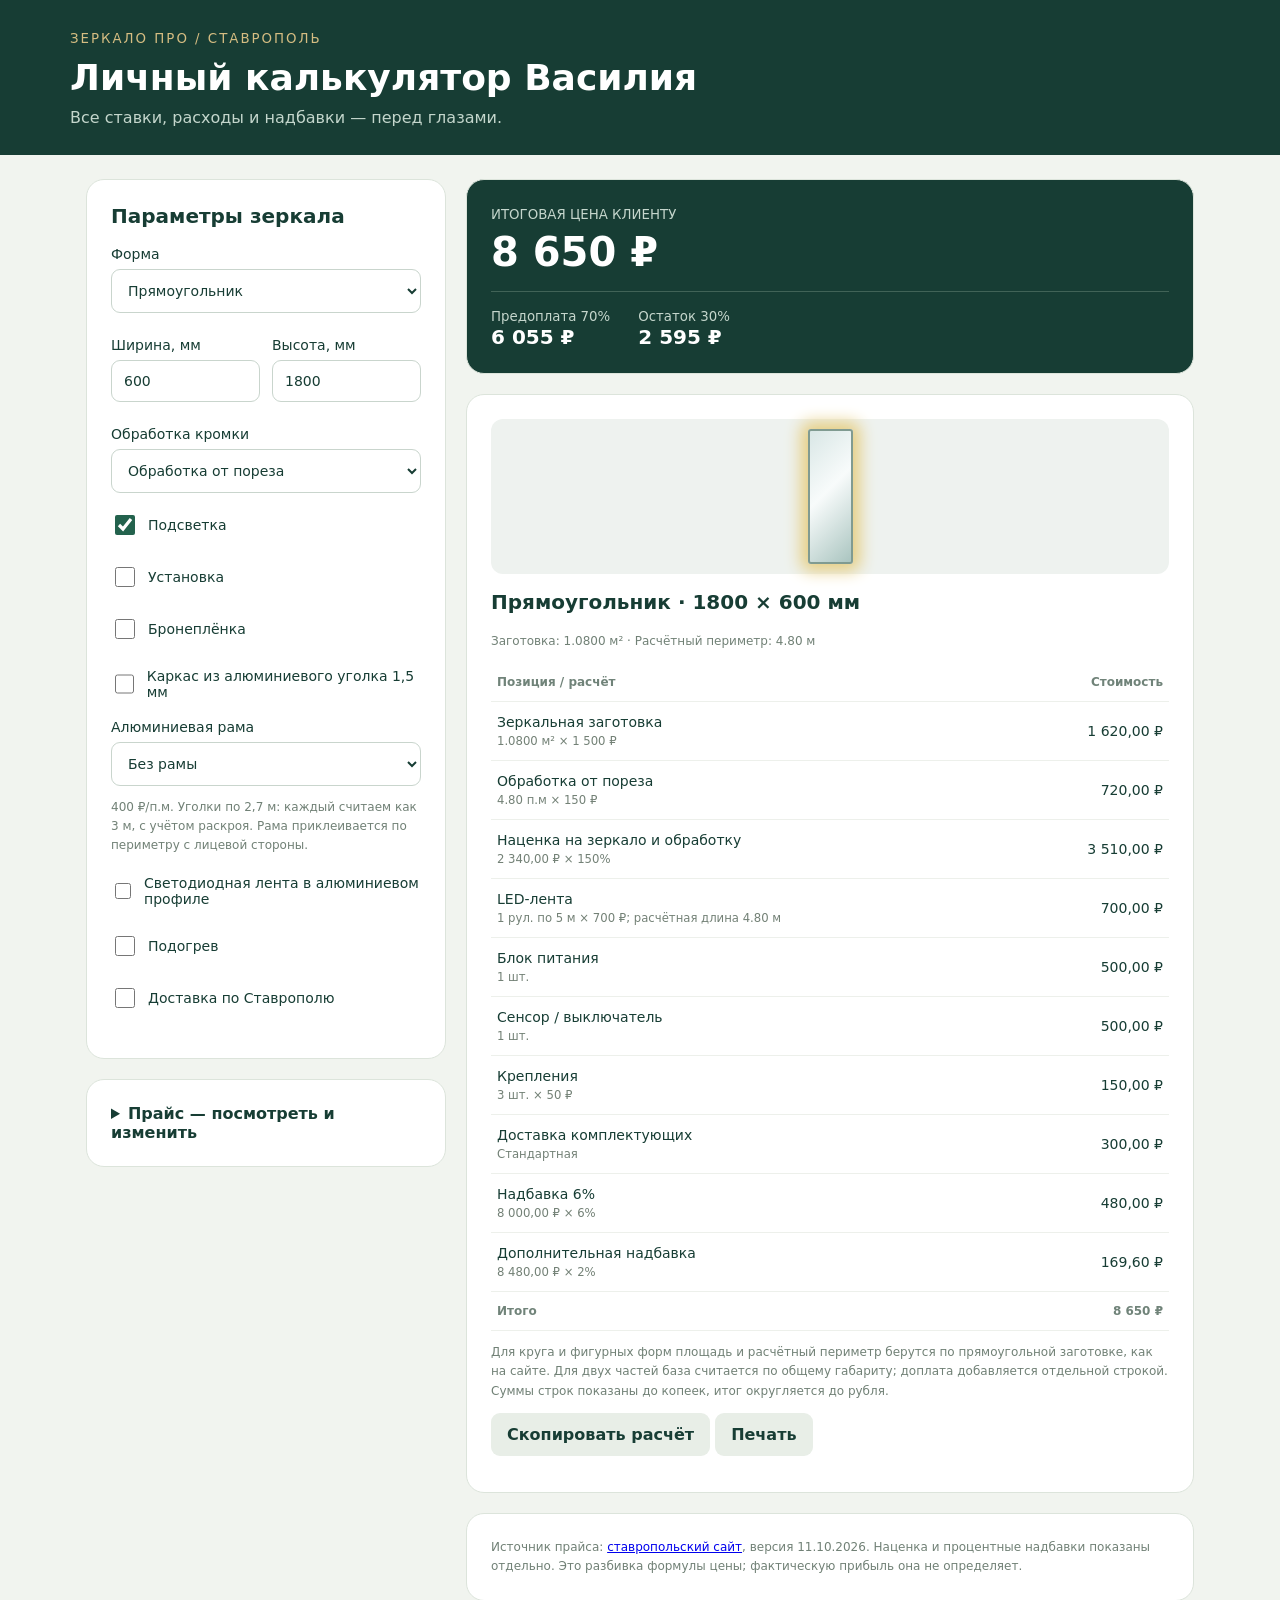
==== my-calc/index.html @ 3f0ec905 "Price aluminium face frames by 2.7m stock bars billed as 3m each" ====
<!doctype html><html lang="ru"><meta charset="UTF-8"><meta name="robots" content="noindex,nofollow"><meta name="viewport" content="width=device-width,initial-scale=1"><title>Личный калькулятор · Зеркало Про</title><style>
:root{font-family:system-ui,sans-serif;color:#173d34;background:#f1f4ef;accent-color:#23624d}*{box-sizing:border-box}body{margin:0}header{background:#173d34;color:#fff;padding:28px max(20px,calc((100vw - 1140px)/2))}header small{color:#d5bd82;letter-spacing:2px}h1{font-size:clamp(24px,4vw,36px);margin:10px 0}header p{margin:0;color:#c4d6cc}main{max-width:1140px;margin:24px auto;padding:0 16px;display:grid;grid-template-columns:360px 1fr;gap:20px}.card{background:white;border:1px solid #dce4db;border-radius:18px;padding:24px;margin-bottom:20px}h2{font-size:20px;margin:0 0 18px}label{display:block;font-size:14px;margin:12px 0}select,input[type=number]{display:block;width:100%;padding:12px;border:1px solid #c9d5cd;border-radius:9px;font:inherit;color:inherit;margin-top:7px;background:#fff}.sizes{display:grid;grid-template-columns:1fr 1fr;gap:12px}.check{display:flex;align-items:center;gap:10px;padding:7px 0}.check input{width:20px;height:20px}.total{background:#173d34;color:white}.total small{color:#c5d6cc}.sum{font-size:40px;font-weight:700;margin:6px 0 16px}.payments{display:flex;gap:28px;border-top:1px solid #416357;padding-top:14px}.payments b{display:block;font-size:20px}table{width:100%;border-collapse:collapse;font-size:14px}th{text-align:left;color:#708379;font-size:12px}th,td{padding:12px 6px;border-bottom:1px solid #edf0eb}td:last-child,th:last-child{text-align:right;white-space:nowrap;font-variant-numeric:tabular-nums}td small{display:block;color:#738176;margin-top:4px}.note{font-size:12px;color:#718176;line-height:1.6}button{border:0;border-radius:9px;background:#e8eee7;color:#173d34;padding:12px 16px;font:inherit;font-weight:600;cursor:pointer}details summary{cursor:pointer;font-weight:600}#error{color:#b13324}#preview{display:flex;align-items:center;justify-content:center;height:155px;background:#eef2ef;border-radius:12px;margin-bottom:16px}#mirror{background:linear-gradient(135deg,#d9e7e6,#f8fbfb 45%,#aac5c0);border:2px solid #809b91;position:relative;max-width:230px}.split{position:absolute;top:var(--split);width:100%;height:3px;background:#f1f4ef}#copyStatus{font-size:12px}.hidden{display:none!important}@media(max-width:780px){main{grid-template-columns:1fr}.card{padding:20px}table{font-size:13px}.sum{font-size:36px}}@media print{header{color:#173d34;background:white}main{display:block}main>section:first-child,button,details,#preview{display:none}.card{break-inside:avoid}.total{color:#173d34;background:white}.total small{color:#173d34}}
</style><header><small>ЗЕРКАЛО ПРО / СТАВРОПОЛЬ</small><h1>Личный калькулятор Василия</h1><p>Все ставки, расходы и надбавки — перед глазами.</p></header><main><section><div class="card"><h2>Параметры зеркала</h2><label>Форма<select id="shape"><option value="rect">Прямоугольник</option><option value="circle">Круг</option><option value="oval">Овал</option><option value="semicircle">Полукруг</option><option value="double">Из двух частей</option><option value="semidouble">Полукруг из двух частей</option></select></label><div class="sizes"><label><span id="wl">Ширина, мм</span><input id="w" type="number" min="400" step="1" value="600"></label><label id="hlabel"><span id="hl">Высота, мм</span><input id="h" type="number" min="400" step="1" value="1800"></label></div><label id="second" class="hidden">Высота нижней части, мм<input id="h2" type="number" min="400" step="1" value="700"></label><label>Обработка кромки<select id="edge"><option value="none">Обработка от пореза</option><option value="grind">Шлифовка</option><option value="10">Фацет 10 мм</option><option value="20">Фацет 20 мм</option><option value="25">Фацет 25 мм</option></select></label><label class="check"><input type="checkbox" id="light" checked>Подсветка</label><label class="check"><input type="checkbox" id="install">Установка</label><label class="check"><input type="checkbox" id="film">Бронеплёнка</label><label class="check"><input type="checkbox" id="aluFrame">Каркас из алюминиевого уголка 1,5 мм</label><label>Алюминиевая рама<select id="faceFrame"><option value="none">Без рамы</option><option value="white">Белая</option><option value="black">Чёрная</option><option value="gold">Золотая</option></select></label><p class="note">400 ₽/п.м. Уголки по 2,7 м: каждый считаем как 3 м, с учётом раскроя. Рама приклеивается по периметру с лицевой стороны.</p><label class="check" id="ledProfileOpt"><input type="checkbox" id="ledProfile">Светодиодная лента в алюминиевом профиле</label><label class="check"><input type="checkbox" id="heat">Подогрев</label><label class="check"><input type="checkbox" id="delivery">Доставка по Ставрополю</label><p id="error" role="alert"></p></div><div class="card"><details><summary>Прайс — посмотреть и изменить</summary><p class="note">Начальные ставки взяты из калькулятора zerkalo-pro.ru 11.10.2026. Изменения сохраняются в этом браузере.</p><div id="rates"></div><button id="reset">Вернуть прайс сайта</button></details></div></section><section><div class="card total" aria-live="polite"><small>ИТОГОВАЯ ЦЕНА КЛИЕНТУ</small><div id="sum" class="sum">—</div><div class="payments"><div><small id="advanceLabel">Предоплата 70%</small><b id="advance">—</b></div><div><small id="balanceLabel">Остаток 30%</small><b id="balance">—</b></div></div></div><div class="card"><div id="preview"><div id="mirror"></div></div><h2 id="dimensions">Разбивка стоимости</h2><p id="geometry" class="note"></p><table><thead><tr><th>Позиция / расчёт</th><th>Стоимость</th></tr></thead><tbody id="rows"></tbody><tfoot><tr><th>Итого</th><th id="footer">—</th></tr></tfoot></table><p class="note">Для круга и фигурных форм площадь и расчётный периметр берутся по прямоугольной заготовке, как на сайте. Для двух частей база считается по общему габариту; доплата добавляется отдельной строкой. Суммы строк показаны до копеек, итог округляется до рубля.</p><button id="copy">Скопировать расчёт</button> <button onclick="window.print()">Печать</button><p id="copyStatus" role="status"></p></div><div class="card"><p class="note" style="margin:0">Источник прайса: <a href="https://www.zerkalo-pro.ru/" target="_blank" rel="noopener">ставропольский сайт</a>, версия 11.10.2026. Наценка и процентные надбавки показаны отдельно. Это разбивка формулы цены; фактическую прибыль она не определяет.</p></div></section></main><script>
const defaults={mirror:1500,edge:150,grind:200,facet10:200,facet20:250,facet25:300,shapeExtra:95,plainMarkup:80,lightMarkup:150,ledRoll:700,ledLen:5,block:500,switch:500,mount:50,mountStep:2,factoryDelivery:300,facetDelivery:1000,installMin:2000,installSmall:1300,installLarge:1500,installLED:500,installLEDMin:2500,big:1200,huge:3000,film:200,heat:2500,tax:6,extra:2,cityDelivery:700,aluFrameRate:200,faceFrameRate:400,ledProfileRate:600};
const labels={mirror:'Зеркало, ₽/м²',edge:'Обработка от пореза, ₽/п.м',grind:'Шлифовка, ₽/п.м',facet10:'Фацет 10 мм, ₽/п.м',facet20:'Фацет 20 мм, ₽/п.м',facet25:'Фацет 25 мм, ₽/п.м',shapeExtra:'Фигурная форма, ₽/п.м',plainMarkup:'Наценка без подсветки, %',lightMarkup:'Наценка с подсветкой, %',ledRoll:'Рулон LED, ₽',ledLen:'Длина рулона LED, м',block:'Блок питания, ₽',switch:'Сенсор / выключатель, ₽',mount:'Крепление, ₽/шт',mountStep:'Шаг креплений, м',factoryDelivery:'Доставка комплектующих, ₽',facetDelivery:'Доставка при фацете, ₽',installMin:'Минимум установки, ₽',installSmall:'Установка до 2 м², ₽/м²',installLarge:'Установка свыше 2 м², ₽/м²',installLED:'Доплата за установку LED, ₽',installLEDMin:'Минимум установки LED, ₽',big:'Большая сторона >2000 и ≤2500 мм, ₽',huge:'Большая сторона >2500 мм, ₽',film:'Бронеплёнка, ₽/м²',heat:'Подогрев, ₽',tax:'Надбавка 6%, %',extra:'Дополнительная надбавка, %',cityDelivery:'Доставка клиенту, ₽',aluFrameRate:'Каркас из уголка 1,5 мм, ₽/п.м',faceFrameRate:'Алюминиевая рама, ₽/п.м',ledProfileRate:'LED-лента в алюминиевом профиле, ₽/п.м'};
let rates={...defaults};try{const saved=JSON.parse(localStorage.getItem('stavropol-rates-v1')||'null');if(saved&&saved.ledProfileRate===1000){saved.ledProfileRate=600;localStorage.setItem('stavropol-rates-v1',JSON.stringify(saved));}if(saved)for(const k in defaults)if(Number.isFinite(saved[k])&&saved[k]>=0&&(!['ledLen','mountStep'].includes(k)||saved[k]>0))rates[k]=saved[k]}catch(e){}
const $=id=>document.getElementById(id),rub=(n,d=0)=>n.toLocaleString('ru-RU',{minimumFractionDigits:d,maximumFractionDigits:d})+' ₽',num=id=>Number($(id).value);let summary='';
function renderRates(){$('rates').innerHTML=Object.keys(defaults).map(k=>`<label>${labels[k]}<input type="number" data-rate="${k}" min="${['ledLen','mountStep'].includes(k)?0.01:0}" step="0.01" value="${rates[k]}"></label>`).join('')}
function faceFramePerimeter(shape, w, h, h2) {
  var totalH = h + (shape.indexOf('double') !== -1 ? h2 : 0);
  if (shape === 'circle') return Math.PI * w / 1000;
  if (shape === 'oval') {
    var a = w / 2, b = h / 2, q = Math.pow(a - b, 2) / Math.pow(a + b, 2);
    return Math.PI * (a + b) * (1 + 3 * q / (10 + Math.sqrt(4 - 3 * q))) / 1000;
  }
  if (shape === 'semicircle' || shape === 'semidouble') {
    var r = totalH / 2;
    var perimeter = Math.PI * r + totalH;
    if (shape === 'semidouble') perimeter += 2 * (r + Math.sqrt(Math.max(0, r * r - Math.pow(h - r, 2))));
    return perimeter / 1000;
  }
  return 2 * (w + totalH + (shape === 'double' ? w : 0)) / 1000;
}
function faceFrameStock(shape, w, h, h2) {
  var barLength = 2700, billedLength = 3, bars;
  if (shape === 'rect' || shape === 'double') {
    var sides = shape === 'double' ? [w,w,h,h,w,w,h2,h2] : [w,w,h,h];
    var pieces = [];
    sides.forEach(function (side) {
      while (side > barLength) { pieces.push(barLength); side -= barLength; }
      if (side > 0) pieces.push(side);
    });
    pieces.sort(function (a,b) { return b-a; });
    var best = pieces.length, bins = [];
    function pack(i) {
      if (i === pieces.length) { best = Math.min(best,bins.length); return; }
      if (bins.length >= best) return;
      var seen = {};
      for (var j=0;j<bins.length;j++) {
        if (seen[bins[j]] || bins[j]+pieces[i]>barLength) continue;
        seen[bins[j]]=true; bins[j]+=pieces[i]; pack(i+1); bins[j]-=pieces[i];
      }
      bins.push(pieces[i]); pack(i+1); bins.pop();
    }
    pack(0); bars=best;
  } else {
    bars = Math.ceil((faceFramePerimeter(shape,w,h,h2)*1000-0.000001)/barLength);
  }
  return { bars:bars, metres:bars*billedLength };
}

function calculate(s,p=rates){const totalH=s.shape==='circle'?s.w:s.h+(s.shape.includes('double')?s.h2:0),area=s.w*totalH/1000000,per=2*(s.w+totalH)/1000,shaped=['circle','oval','semicircle','semidouble'].includes(s.shape),edgeRate=s.edge==='none'?p.edge:s.edge==='grind'?p.grind:p['facet'+s.edge],facet=!['none','grind'].includes(s.edge);let rows=[],total=0;const add=(name,formula,value)=>{rows.push({name,formula,value});total+=value};add('Зеркальная заготовка',`${area.toFixed(4)} м² × ${rub(p.mirror)}`,area*p.mirror);add(s.edge==='none'?'Обработка от пореза':s.edge==='grind'?'Шлифовка':'Фацет '+s.edge+' мм',`${per.toFixed(2)} п.м × ${rub(edgeRate)}`,per*edgeRate);if(shaped)add('Доплата за фигурную форму',`${per.toFixed(2)} п.м × ${rub(p.shapeExtra)}`,per*p.shapeExtra);const base=total;add('Наценка на зеркало и обработку',`${rub(base,2)} × ${s.light?p.lightMarkup:p.plainMarkup}%`,base*(s.light?p.lightMarkup:p.plainMarkup)/100);if(s.light){add('LED-лента',`${Math.ceil(per/p.ledLen)} рул. по ${p.ledLen} м × ${rub(p.ledRoll)}; расчётная длина ${per.toFixed(2)} м`,Math.ceil(per/p.ledLen)*p.ledRoll);add('Блок питания','1 шт.',p.block);add('Сенсор / выключатель','1 шт.',p.switch);add('Крепления',`${Math.ceil(per/p.mountStep)} шт. × ${rub(p.mount)}`,Math.ceil(per/p.mountStep)*p.mount);add('Доставка комплектующих',facet?'При фацете':'Стандартная',facet?p.facetDelivery:p.factoryDelivery)}else if(facet)add('Доставка при фацете','Фиксированная',p.facetDelivery);if(s.install){let install=area<=2?Math.max(p.installMin,area*p.installSmall):area*p.installLarge;if(s.light)install=Math.max(p.installLEDMin,install+p.installLED);add('Установка',`${area.toFixed(4)} м²; ${s.light?'с подсветкой':'без подсветки'}; с учётом минимальной ставки`,install)}const max=Math.max(s.w,totalH);if(max>2000)add('Доплата за размер',`Большая сторона ${max} мм`,max<=2500?p.big:p.huge);if(s.film)add('Бронеплёнка',`${area.toFixed(4)} м² × ${rub(p.film)}`,area*p.film);if(s.heat)add('Подогрев','Фиксированная',p.heat);const extraPer=s.shape==='double'?2*(2*s.w+s.h+s.h2)/1000:per;if(s.aluFrame)add('Каркас из алюминиевого уголка 1,5 мм',`${extraPer.toFixed(2)} п.м × ${rub(p.aluFrameRate)}`,extraPer*p.aluFrameRate);if(s.ledProfile&&s.light)add('Светодиодная лента в алюминиевом профиле',`${extraPer.toFixed(2)} п.м × ${rub(p.ledProfileRate)}`,extraPer*p.ledProfileRate);if(s.faceFrame!=='none'){const stock=faceFrameStock(s.shape,s.w,s.h,s.h2);add('Алюминиевая рама — '+({white:'белая',black:'чёрная',gold:'золотая'}[s.faceFrame]),`${stock.bars} уголка по 2,7 м; оплачиваем ${stock.bars} × 3 м = ${stock.metres} п.м × ${rub(p.faceFrameRate)}`,stock.metres*p.faceFrameRate)}add('Надбавка 6%',`${rub(total,2)} × ${p.tax}%`,total*p.tax/100);if(s.shape==='double')add('Доплата за две части',`${rub(total,2)} × ${(2000/16469.75*100).toFixed(6)}% (коэффициент сайта)`,total*2000/16469.75);if(s.shape==='semidouble')add('Полукруг из двух частей',`${rub(total,2)} × 20%`,total*.2);add('Дополнительная надбавка',`${rub(total,2)} × ${p.extra}%`,total*p.extra/100);if(s.delivery)add('Доставка по Ставрополю','Фиксированная, после надбавок',p.cityDelivery);return{rows,total,area,per,totalH}}
function update(){const shape=$('shape').value;const two=shape.includes('double');$('second').classList.toggle('hidden',!two);$('hlabel').classList.toggle('hidden',shape==='circle');$('w').disabled=shape==='semicircle'||shape==='semidouble';$('wl').textContent=shape==='circle'?'Диаметр, мм':shape==='semicircle'||shape==='semidouble'?'Ширина = ½ общей высоты, мм':'Ширина, мм';$('hl').textContent=two?'Высота верхней части, мм':shape==='semicircle'?'Высота (диаметр), мм':'Высота, мм';if(shape==='circle')$('h').value=$('w').value;if(shape==='semicircle')$('w').value=num('h')/2;if(shape==='semidouble')$('w').value=(num('h')+num('h2'))/2;const lightOn=$('light').checked;$('ledProfileOpt').classList.toggle('hidden',!lightOn);$('ledProfile').disabled=!lightOn;if(!lightOn)$('ledProfile').checked=false;const s={shape,w:num('w'),h:num('h'),h2:num('h2'),faceFrame:$('faceFrame').value,edge:$('edge').value};for(const k of ['light','install','film','heat','delivery','aluFrame','ledProfile'])s[k]=$(k).checked;const valid=s.w>=400&&s.h>=400&&(!two||s.h2>=400)&&Object.values(rates).every(Number.isFinite)&&rates.ledLen>0&&rates.mountStep>0;if(!valid){$('error').textContent='Минимальный размер — 400 мм, для каждой части отдельно. Проверь размеры и ставки.';$('sum').textContent='—';$('rows').innerHTML='';$('advance').textContent=$('balance').textContent=$('footer').textContent='—';summary='';return}$('error').textContent='';const r=calculate(s),final=Math.round(r.total),advance=Math.round(final*(s.light?.7:1));$('sum').textContent=$('footer').textContent=rub(final);$('advanceLabel').textContent=s.light?'Предоплата 70%':'Предоплата 100%';$('balanceLabel').textContent=s.light?'Остаток 30%':'Остаток 0%';$('advance').textContent=rub(advance);$('balance').textContent=rub(final-advance);$('dimensions').textContent=$('shape').selectedOptions[0].text+' · '+(shape==='circle'?'Ø '+s.w:(two?s.h+' + '+s.h2:s.h)+' × '+s.w)+' мм';$('geometry').textContent=`Заготовка: ${r.area.toFixed(4)} м² · Расчётный периметр: ${r.per.toFixed(2)} м`; $('rows').innerHTML=r.rows.map(x=>`<tr><td>${x.name}<small>${x.formula}</small></td><td>${rub(x.value,2)}</td></tr>`).join('');const m=$('mirror'),scale=Math.min(135/r.totalH,220/s.w);m.style.width=s.w*scale+'px';m.style.height=r.totalH*scale+'px';m.style.borderRadius=['circle','oval'].includes(shape)?'50%':shape.includes('semi')?'50% 0 0 50%':'3px';m.style.border=s.faceFrame==='none'?'2px solid #809b91':'5px solid '+({white:'#f7f7f4',black:'#171717',gold:'#c5a34d'}[s.faceFrame]);m.style.boxShadow=s.light?'0 0 16px 7px #e6ce82':'none';m.style.setProperty('--split',s.h/r.totalH*100+'%');m.innerHTML=two?'<span class="split"></span>':'';summary=$('dimensions').textContent+'\n'+r.rows.map(x=>x.name+': '+x.formula+' = '+rub(x.value,2)).join('\n')+'\nИтого: '+rub(final)+'\nПредоплата '+(s.light?'70%':'100%')+': '+rub(advance)+'\nОстаток: '+rub(final-advance)}
document.addEventListener('input',e=>{if(e.target.dataset.rate){const k=e.target.dataset.rate,v=Number(e.target.value);if(e.target.value===''||v<0||(['ledLen','mountStep'].includes(k)&&v<=0))return;rates[k]=v;try{localStorage.setItem('stavropol-rates-v1',JSON.stringify(rates))}catch(e){}}update()});$('reset').onclick=()=>{rates={...defaults};try{localStorage.removeItem('stavropol-rates-v1')}catch(e){}renderRates();update()};$('copy').onclick=async()=>{if(!summary)return;try{await navigator.clipboard.writeText(summary);$('copyStatus').textContent='Расчёт скопирован'}catch(e){$('copyStatus').textContent='Копирование недоступно в этом браузере. Используй печать.'}};renderRates();update();
</script></html>
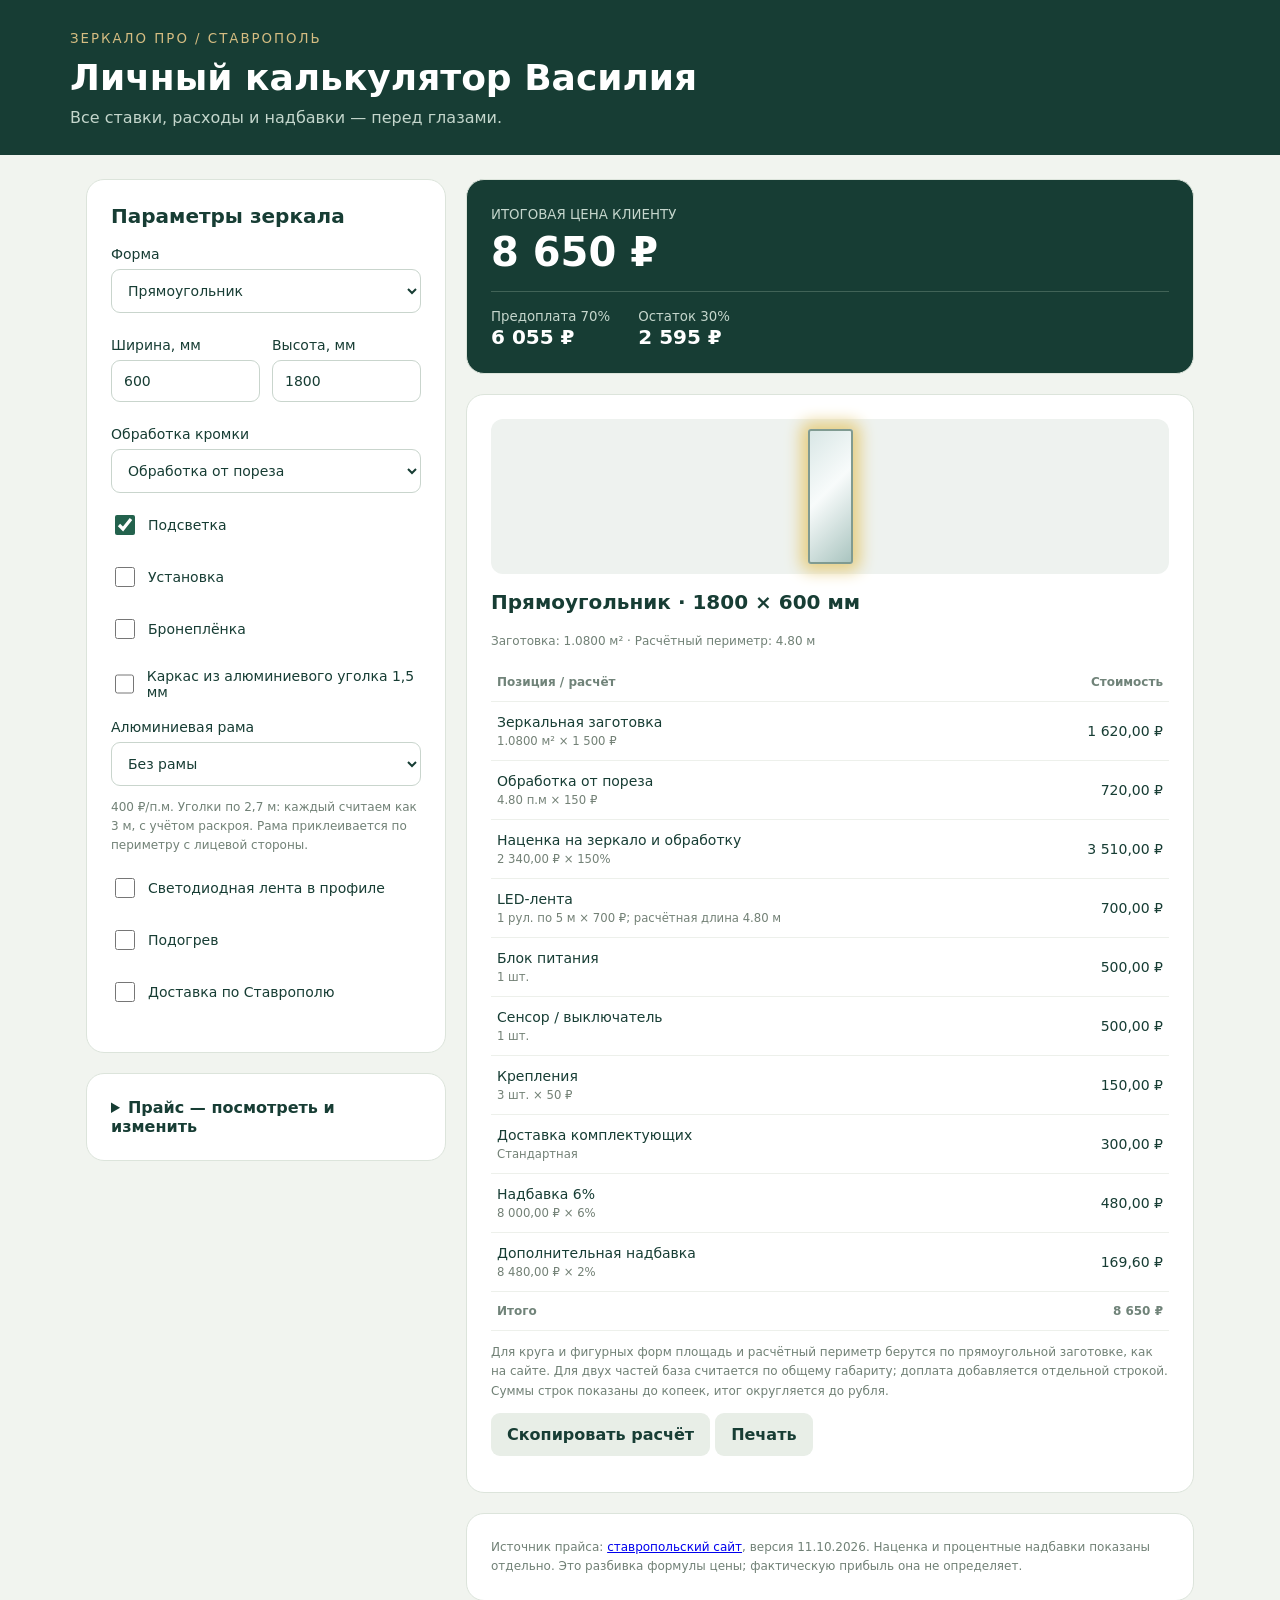
==== commit bbe4830a: "Shorten LED profile option label without changing prices" ====
--- a/my-calc/index.html
+++ b/my-calc/index.html
@@ -1,9 +1,49 @@
 <!doctype html><html lang="ru"><meta charset="UTF-8"><meta name="robots" content="noindex,nofollow"><meta name="viewport" content="width=device-width,initial-scale=1"><title>Личный калькулятор · Зеркало Про</title><style>
 :root{font-family:system-ui,sans-serif;color:#173d34;background:#f1f4ef;accent-color:#23624d}*{box-sizing:border-box}body{margin:0}header{background:#173d34;color:#fff;padding:28px max(20px,calc((100vw - 1140px)/2))}header small{color:#d5bd82;letter-spacing:2px}h1{font-size:clamp(24px,4vw,36px);margin:10px 0}header p{margin:0;color:#c4d6cc}main{max-width:1140px;margin:24px auto;padding:0 16px;display:grid;grid-template-columns:360px 1fr;gap:20px}.card{background:white;border:1px solid #dce4db;border-radius:18px;padding:24px;margin-bottom:20px}h2{font-size:20px;margin:0 0 18px}label{display:block;font-size:14px;margin:12px 0}select,input[type=number]{display:block;width:100%;padding:12px;border:1px solid #c9d5cd;border-radius:9px;font:inherit;color:inherit;margin-top:7px;background:#fff}.sizes{display:grid;grid-template-columns:1fr 1fr;gap:12px}.check{display:flex;align-items:center;gap:10px;padding:7px 0}.check input{width:20px;height:20px}.total{background:#173d34;color:white}.total small{color:#c5d6cc}.sum{font-size:40px;font-weight:700;margin:6px 0 16px}.payments{display:flex;gap:28px;border-top:1px solid #416357;padding-top:14px}.payments b{display:block;font-size:20px}table{width:100%;border-collapse:collapse;font-size:14px}th{text-align:left;color:#708379;font-size:12px}th,td{padding:12px 6px;border-bottom:1px solid #edf0eb}td:last-child,th:last-child{text-align:right;white-space:nowrap;font-variant-numeric:tabular-nums}td small{display:block;color:#738176;margin-top:4px}.note{font-size:12px;color:#718176;line-height:1.6}button{border:0;border-radius:9px;background:#e8eee7;color:#173d34;padding:12px 16px;font:inherit;font-weight:600;cursor:pointer}details summary{cursor:pointer;font-weight:600}#error{color:#b13324}#preview{display:flex;align-items:center;justify-content:center;height:155px;background:#eef2ef;border-radius:12px;margin-bottom:16px}#mirror{background:linear-gradient(135deg,#d9e7e6,#f8fbfb 45%,#aac5c0);border:2px solid #809b91;position:relative;max-width:230px}.split{position:absolute;top:var(--split);width:100%;height:3px;background:#f1f4ef}#copyStatus{font-size:12px}.hidden{display:none!important}@media(max-width:780px){main{grid-template-columns:1fr}.card{padding:20px}table{font-size:13px}.sum{font-size:36px}}@media print{header{color:#173d34;background:white}main{display:block}main>section:first-child,button,details,#preview{display:none}.card{break-inside:avoid}.total{color:#173d34;background:white}.total small{color:#173d34}}
-</style><header><small>ЗЕРКАЛО ПРО / СТАВРОПОЛЬ</small><h1>Личный калькулятор Василия</h1><p>Все ставки, расходы и надбавки — перед глазами.</p></header><main><section><div class="card"><h2>Параметры зеркала</h2><label>Форма<select id="shape"><option value="rect">Прямоугольник</option><option value="circle">Круг</option><option value="oval">Овал</option><option value="semicircle">Полукруг</option><option value="double">Из двух частей</option><option value="semidouble">Полукруг из двух частей</option></select></label><div class="sizes"><label><span id="wl">Ширина, мм</span><input id="w" type="number" min="400" step="1" value="600"></label><label id="hlabel"><span id="hl">Высота, мм</span><input id="h" type="number" min="400" step="1" value="1800"></label></div><label id="second" class="hidden">Высота нижней части, мм<input id="h2" type="number" min="400" step="1" value="700"></label><label>Обработка кромки<select id="edge"><option value="none">Обработка от пореза</option><option value="grind">Шлифовка</option><option value="10">Фацет 10 мм</option><option value="20">Фацет 20 мм</option><option value="25">Фацет 25 мм</option></select></label><label class="check"><input type="checkbox" id="light" checked>Подсветка</label><label class="check"><input type="checkbox" id="install">Установка</label><label class="check"><input type="checkbox" id="film">Бронеплёнка</label><label class="check"><input type="checkbox" id="aluFrame">Каркас из алюминиевого уголка 1,5 мм</label><label>Алюминиевая рама<select id="faceFrame"><option value="none">Без рамы</option><option value="white">Белая</option><option value="black">Чёрная</option><option value="gold">Золотая</option></select></label><p class="note">400 ₽/п.м. Уголки по 2,7 м: каждый считаем как 3 м, с учётом раскроя. Рама приклеивается по периметру с лицевой стороны.</p><label class="check" id="ledProfileOpt"><input type="checkbox" id="ledProfile">Светодиодная лента в алюминиевом профиле</label><label class="check"><input type="checkbox" id="heat">Подогрев</label><label class="check"><input type="checkbox" id="delivery">Доставка по Ставрополю</label><p id="error" role="alert"></p></div><div class="card"><details><summary>Прайс — посмотреть и изменить</summary><p class="note">Начальные ставки взяты из калькулятора zerkalo-pro.ru 11.10.2026. Изменения сохраняются в этом браузере.</p><div id="rates"></div><button id="reset">Вернуть прайс сайта</button></details></div></section><section><div class="card total" aria-live="polite"><small>ИТОГОВАЯ ЦЕНА КЛИЕНТУ</small><div id="sum" class="sum">—</div><div class="payments"><div><small id="advanceLabel">Предоплата 70%</small><b id="advance">—</b></div><div><small id="balanceLabel">Остаток 30%</small><b id="balance">—</b></div></div></div><div class="card"><div id="preview"><div id="mirror"></div></div><h2 id="dimensions">Разбивка стоимости</h2><p id="geometry" class="note"></p><table><thead><tr><th>Позиция / расчёт</th><th>Стоимость</th></tr></thead><tbody id="rows"></tbody><tfoot><tr><th>Итого</th><th id="footer">—</th></tr></tfoot></table><p class="note">Для круга и фигурных форм площадь и расчётный периметр берутся по прямоугольной заготовке, как на сайте. Для двух частей база считается по общему габариту; доплата добавляется отдельной строкой. Суммы строк показаны до копеек, итог округляется до рубля.</p><button id="copy">Скопировать расчёт</button> <button onclick="window.print()">Печать</button><p id="copyStatus" role="status"></p></div><div class="card"><p class="note" style="margin:0">Источник прайса: <a href="https://www.zerkalo-pro.ru/" target="_blank" rel="noopener">ставропольский сайт</a>, версия 11.10.2026. Наценка и процентные надбавки показаны отдельно. Это разбивка формулы цены; фактическую прибыль она не определяет.</p></div></section></main><script>
-const defaults={mirror:1500,edge:150,grind:200,facet10:200,facet20:250,facet25:300,shapeExtra:95,plainMarkup:80,lightMarkup:150,ledRoll:700,ledLen:5,block:500,switch:500,mount:50,mountStep:2,factoryDelivery:300,facetDelivery:1000,installMin:2000,installSmall:1300,installLarge:1500,installLED:500,installLEDMin:2500,big:1200,huge:3000,film:200,heat:2500,tax:6,extra:2,cityDelivery:700,aluFrameRate:200,faceFrameRate:400,ledProfileRate:600};
-const labels={mirror:'Зеркало, ₽/м²',edge:'Обработка от пореза, ₽/п.м',grind:'Шлифовка, ₽/п.м',facet10:'Фацет 10 мм, ₽/п.м',facet20:'Фацет 20 мм, ₽/п.м',facet25:'Фацет 25 мм, ₽/п.м',shapeExtra:'Фигурная форма, ₽/п.м',plainMarkup:'Наценка без подсветки, %',lightMarkup:'Наценка с подсветкой, %',ledRoll:'Рулон LED, ₽',ledLen:'Длина рулона LED, м',block:'Блок питания, ₽',switch:'Сенсор / выключатель, ₽',mount:'Крепление, ₽/шт',mountStep:'Шаг креплений, м',factoryDelivery:'Доставка комплектующих, ₽',facetDelivery:'Доставка при фацете, ₽',installMin:'Минимум установки, ₽',installSmall:'Установка до 2 м², ₽/м²',installLarge:'Установка свыше 2 м², ₽/м²',installLED:'Доплата за установку LED, ₽',installLEDMin:'Минимум установки LED, ₽',big:'Большая сторона >2000 и ≤2500 мм, ₽',huge:'Большая сторона >2500 мм, ₽',film:'Бронеплёнка, ₽/м²',heat:'Подогрев, ₽',tax:'Надбавка 6%, %',extra:'Дополнительная надбавка, %',cityDelivery:'Доставка клиенту, ₽',aluFrameRate:'Каркас из уголка 1,5 мм, ₽/п.м',faceFrameRate:'Алюминиевая рама, ₽/п.м',ledProfileRate:'LED-лента в алюминиевом профиле, ₽/п.м'};
-let rates={...defaults};try{const saved=JSON.parse(localStorage.getItem('stavropol-rates-v1')||'null');if(saved&&saved.ledProfileRate===1000){saved.ledProfileRate=600;localStorage.setItem('stavropol-rates-v1',JSON.stringify(saved));}if(saved)for(const k in defaults)if(Number.isFinite(saved[k])&&saved[k]>=0&&(!['ledLen','mountStep'].includes(k)||saved[k]>0))rates[k]=saved[k]}catch(e){}
+</style><header><small>ЗЕРКАЛО ПРО / СТАВРОПОЛЬ</small><h1>Личный калькулятор Василия</h1><p>Все ставки, расходы и надбавки — перед глазами.</p></header><main><section><div class="card"><h2>Параметры зеркала</h2><label>Форма<select id="shape"><option value="rect">Прямоугольник</option><option value="circle">Круг</option><option value="oval">Овал</option><option value="semicircle">Полукруг</option><option value="double">Из двух частей</option><option value="semidouble">Полукруг из двух частей</option></select></label><div class="sizes"><label><span id="wl">Ширина, мм</span><input id="w" type="number" min="400" step="1" value="600"></label><label id="hlabel"><span id="hl">Высота, мм</span><input id="h" type="number" min="400" step="1" value="1800"></label></div><label id="second" class="hidden">Высота нижней части, мм<input id="h2" type="number" min="400" step="1" value="700"></label><label>Обработка кромки<select id="edge"><option value="none">Обработка от пореза</option><option value="grind">Шлифовка</option><option value="10">Фацет 10 мм</option><option value="20">Фацет 20 мм</option><option value="25">Фацет 25 мм</option></select></label><label class="check"><input type="checkbox" id="light" checked>Подсветка</label><label class="check"><input type="checkbox" id="install">Установка</label><label class="check"><input type="checkbox" id="film">Бронеплёнка</label><label class="check"><input type="checkbox" id="aluFrame">Каркас из алюминиевого уголка 1,5 мм</label><label>Алюминиевая рама<select id="faceFrame"><option value="none">Без рамы</option><option value="white">Белая</option><option value="black">Чёрная</option><option value="gold">Золотая</option></select></label><p class="note">400 ₽/п.м. Уголки по 2,7 м: каждый считаем как 3 м, с учётом раскроя. Рама приклеивается по периметру с лицевой стороны.</p><label class="check" id="ledProfileOpt"><input type="checkbox" id="ledProfile">Светодиодная лента в профиле</label><label class="check"><input type="checkbox" id="heat">Подогрев</label><label class="check"><input type="checkbox" id="delivery">Доставка по Ставрополю</label><p id="error" role="alert"></p></div><div class="card"><details><summary>Прайс — посмотреть и изменить</summary><p class="note">Начальные ставки взяты из калькулятора zerkalo-pro.ru 11.10.2026. Изменения сохраняются в этом браузере.</p><div id="rates"></div><button id="reset">Вернуть прайс сайта</button></details></div></section><section><div class="card total" aria-live="polite"><small>ИТОГОВАЯ ЦЕНА КЛИЕНТУ</small><div id="sum" class="sum">—</div><div class="payments"><div><small id="advanceLabel">Предоплата 70%</small><b id="advance">—</b></div><div><small id="balanceLabel">Остаток 30%</small><b id="balance">—</b></div></div></div><div class="card"><div id="preview"><div id="mirror"></div></div><h2 id="dimensions">Разбивка стоимости</h2><p id="geometry" class="note"></p><table><thead><tr><th>Позиция / расчёт</th><th>Стоимость</th></tr></thead><tbody id="rows"></tbody><tfoot><tr><th>Итого</th><th id="footer">—</th></tr></tfoot></table><p class="note">Для круга и фигурных форм площадь и расчётный периметр берутся по прямоугольной заготовке, как на сайте. Для двух частей база считается по общему габариту; доплата добавляется отдельной строкой. Суммы строк показаны до копеек, итог округляется до рубля.</p><button id="copy">Скопировать расчёт</button> <button onclick="window.print()">Печать</button><p id="copyStatus" role="status"></p></div><div class="card"><p class="note" style="margin:0">Источник прайса: <a href="https://www.zerkalo-pro.ru/" target="_blank" rel="noopener">ставропольский сайт</a>, версия 11.10.2026. Наценка и процентные надбавки показаны отдельно. Это разбивка формулы цены; фактическую прибыль она не определяет.</p></div></section></main><script>
+(function () {
+  'use strict';
+  var files = {black:'black-frame-full-height.jpg',white:'bathroom-white-frame.jpg',gold:'gold-frame-portrait.jpg'};
+  var names = {black:'чёрной',white:'белой',gold:'золотой'};
+  var box, returnTarget;
+  function move(target) {
+    requestAnimationFrame(function () { requestAnimationFrame(function () {
+      target.scrollIntoView({behavior:window.matchMedia('(prefers-reduced-motion: reduce)').matches?'auto':'smooth',block:'start'});
+    }); });
+  }
+  window.hideFrameExample = function () { if (box) box.hidden = true; };
+  window.showFrameExample = function (color, origin) {
+    if (!files[color] || document.body.classList.contains('personal-mode')) return;
+    returnTarget = origin;
+    if (!box) {
+      box = document.createElement('section');
+      box.id = 'frame-example'; box.hidden = true; box.tabIndex = -1;
+      box.style.cssText = 'max-width:760px;margin:24px auto;padding:20px;scroll-margin-top:90px;text-align:center';
+      box.innerHTML = '<h2></h2><img style="display:block;max-width:100%;width:auto;max-height:65vh;margin:16px auto;object-fit:contain" width="1086" height="1448"><p>Пример готового зеркала. Форма, размеры и подсветка зависят от выбранной комплектации.</p><button type="button" style="padding:14px 22px;border-radius:8px;background:#173d34;color:white;border:0;cursor:pointer">Вернуться к калькулятору</button>';
+      box.querySelector('button').onclick = function () {
+        box.hidden = true;
+        if (returnTarget) { move(returnTarget.closest('.field') || returnTarget.parentElement); returnTarget.focus({preventScroll:true}); }
+      };
+      var gallery = document.querySelector('.project-grid') || document.querySelector('.projects-grid');
+      var calculator = document.getElementById('calculator') || document.querySelector('main');
+      // Place the matching real photograph by the existing gallery, or above a standalone calculator.
+      var anchor = gallery ? gallery.closest('section') : calculator;
+      anchor.parentNode.insertBefore(box, anchor);
+    }
+    var photo = box.querySelector('img');
+    var galleryPhoto = document.querySelector('.project[data-category~="'+color+'-frame"] img');
+    photo.src = galleryPhoto ? galleryPhoto.src : (document.getElementById('faceFrame') ? '../assets/projects/' : 'assets/projects/') + files[color];
+    photo.alt = 'Готовое зеркало в '+names[color]+' раме';
+    photo.onload = function () { if (!box.hidden) move(box); };
+    box.querySelector('h2').textContent = 'Зеркало в '+names[color]+' раме';
+    box.hidden = false; move(box);
+  };
+})();
+
+
+const defaults={mirror:1500,edge:150,grind:200,facet10:200,facet20:250,facet25:300,shapeExtra:95,plainMarkup:80,lightMarkup:150,ledRoll:700,ledLen:5,block:500,switch:500,mount:50,mountStep:2,factoryDelivery:300,facetDelivery:1000,installMin:2000,installSmall:1300,installLarge:1500,installLED:500,installLEDMin:2500,big:1200,huge:3000,film:200,heat:2500,tax:6,extra:2,installDelivery:400,cityDelivery:700,aluFrameRate:160,aluFrameMin:6,frameTrip:400,faceFrameBarCost:500,faceFrameWorkMin:1500,ledProfileRate:600};
+const labels={mirror:'Зеркало, ₽/м²',edge:'Обработка от пореза, ₽/п.м',grind:'Шлифовка, ₽/п.м',facet10:'Фацет 10 мм, ₽/п.м',facet20:'Фацет 20 мм, ₽/п.м',facet25:'Фацет 25 мм, ₽/п.м',shapeExtra:'Фигурная форма, ₽/п.м',plainMarkup:'Наценка без подсветки, %',lightMarkup:'Наценка с подсветкой, %',ledRoll:'Рулон LED, ₽',ledLen:'Длина рулона LED, м',block:'Блок питания, ₽',switch:'Сенсор / выключатель, ₽',mount:'Крепление, ₽/шт',mountStep:'Шаг креплений, м',factoryDelivery:'Доставка комплектующих, ₽',facetDelivery:'Доставка при фацете, ₽',installMin:'Минимум установки, ₽',installSmall:'Установка до 2 м², ₽/м²',installLarge:'Установка свыше 2 м², ₽/м²',installLED:'Доплата за установку LED, ₽',installLEDMin:'Минимум установки LED, ₽',big:'Большая сторона >2000 и ≤2500 мм, ₽',huge:'Большая сторона >2500 мм, ₽',film:'Бронеплёнка, ₽/м²',heat:'Подогрев, ₽',tax:'Надбавка 6%, %',extra:'Дополнительная надбавка, %',installDelivery:'Доставка с установкой, ₽',cityDelivery:'Доставка отдельно, ₽',aluFrameRate:'Каркас из уголка 1,5 мм, ₽/п.м',aluFrameMin:'Минимальная покупка уголка для каркаса, м',frameTrip:'Поездка за уголками на каждую опцию, ₽',faceFrameBarCost:'Планка лицевой рамы 2,7 м, закупка ₽',faceFrameWorkMin:'Минимальная работа по лицевой раме, ₽',ledProfileRate:'Светодиодная лента в профиле, ₽/п.м'};
+let rates={...defaults};try{const saved=JSON.parse(localStorage.getItem('stavropol-rates-v1')||'null');if(saved&&saved.ledProfileRate===1000){saved.ledProfileRate=600;localStorage.setItem('stavropol-rates-v1',JSON.stringify(saved));}if(saved&&!localStorage.getItem('stavropol-frame-pricing-v2')){saved.aluFrameRate=160;delete saved.faceFrameRate;localStorage.setItem('stavropol-rates-v1',JSON.stringify(saved));localStorage.setItem('stavropol-frame-pricing-v2','1');}if(saved)for(const k in defaults)if(Number.isFinite(saved[k])&&saved[k]>=0&&(!['ledLen','mountStep'].includes(k)||saved[k]>0))rates[k]=saved[k]}catch(e){}
 const $=id=>document.getElementById(id),rub=(n,d=0)=>n.toLocaleString('ru-RU',{minimumFractionDigits:d,maximumFractionDigits:d})+' ₽',num=id=>Number($(id).value);let summary='';
 function renderRates(){$('rates').innerHTML=Object.keys(defaults).map(k=>`<label>${labels[k]}<input type="number" data-rate="${k}" min="${['ledLen','mountStep'].includes(k)?0.01:0}" step="0.01" value="${rates[k]}"></label>`).join('')}
 function faceFramePerimeter(shape, w, h, h2) {
@@ -49,8 +89,11 @@
   return { bars:bars, metres:bars*billedLength };
 }
 
-function calculate(s,p=rates){const totalH=s.shape==='circle'?s.w:s.h+(s.shape.includes('double')?s.h2:0),area=s.w*totalH/1000000,per=2*(s.w+totalH)/1000,shaped=['circle','oval','semicircle','semidouble'].includes(s.shape),edgeRate=s.edge==='none'?p.edge:s.edge==='grind'?p.grind:p['facet'+s.edge],facet=!['none','grind'].includes(s.edge);let rows=[],total=0;const add=(name,formula,value)=>{rows.push({name,formula,value});total+=value};add('Зеркальная заготовка',`${area.toFixed(4)} м² × ${rub(p.mirror)}`,area*p.mirror);add(s.edge==='none'?'Обработка от пореза':s.edge==='grind'?'Шлифовка':'Фацет '+s.edge+' мм',`${per.toFixed(2)} п.м × ${rub(edgeRate)}`,per*edgeRate);if(shaped)add('Доплата за фигурную форму',`${per.toFixed(2)} п.м × ${rub(p.shapeExtra)}`,per*p.shapeExtra);const base=total;add('Наценка на зеркало и обработку',`${rub(base,2)} × ${s.light?p.lightMarkup:p.plainMarkup}%`,base*(s.light?p.lightMarkup:p.plainMarkup)/100);if(s.light){add('LED-лента',`${Math.ceil(per/p.ledLen)} рул. по ${p.ledLen} м × ${rub(p.ledRoll)}; расчётная длина ${per.toFixed(2)} м`,Math.ceil(per/p.ledLen)*p.ledRoll);add('Блок питания','1 шт.',p.block);add('Сенсор / выключатель','1 шт.',p.switch);add('Крепления',`${Math.ceil(per/p.mountStep)} шт. × ${rub(p.mount)}`,Math.ceil(per/p.mountStep)*p.mount);add('Доставка комплектующих',facet?'При фацете':'Стандартная',facet?p.facetDelivery:p.factoryDelivery)}else if(facet)add('Доставка при фацете','Фиксированная',p.facetDelivery);if(s.install){let install=area<=2?Math.max(p.installMin,area*p.installSmall):area*p.installLarge;if(s.light)install=Math.max(p.installLEDMin,install+p.installLED);add('Установка',`${area.toFixed(4)} м²; ${s.light?'с подсветкой':'без подсветки'}; с учётом минимальной ставки`,install)}const max=Math.max(s.w,totalH);if(max>2000)add('Доплата за размер',`Большая сторона ${max} мм`,max<=2500?p.big:p.huge);if(s.film)add('Бронеплёнка',`${area.toFixed(4)} м² × ${rub(p.film)}`,area*p.film);if(s.heat)add('Подогрев','Фиксированная',p.heat);const extraPer=s.shape==='double'?2*(2*s.w+s.h+s.h2)/1000:per;if(s.aluFrame)add('Каркас из алюминиевого уголка 1,5 мм',`${extraPer.toFixed(2)} п.м × ${rub(p.aluFrameRate)}`,extraPer*p.aluFrameRate);if(s.ledProfile&&s.light)add('Светодиодная лента в алюминиевом профиле',`${extraPer.toFixed(2)} п.м × ${rub(p.ledProfileRate)}`,extraPer*p.ledProfileRate);if(s.faceFrame!=='none'){const stock=faceFrameStock(s.shape,s.w,s.h,s.h2);add('Алюминиевая рама — '+({white:'белая',black:'чёрная',gold:'золотая'}[s.faceFrame]),`${stock.bars} уголка по 2,7 м; оплачиваем ${stock.bars} × 3 м = ${stock.metres} п.м × ${rub(p.faceFrameRate)}`,stock.metres*p.faceFrameRate)}add('Надбавка 6%',`${rub(total,2)} × ${p.tax}%`,total*p.tax/100);if(s.shape==='double')add('Доплата за две части',`${rub(total,2)} × ${(2000/16469.75*100).toFixed(6)}% (коэффициент сайта)`,total*2000/16469.75);if(s.shape==='semidouble')add('Полукруг из двух частей',`${rub(total,2)} × 20%`,total*.2);add('Дополнительная надбавка',`${rub(total,2)} × ${p.extra}%`,total*p.extra/100);if(s.delivery)add('Доставка по Ставрополю','Фиксированная, после надбавок',p.cityDelivery);return{rows,total,area,per,totalH}}
-function update(){const shape=$('shape').value;const two=shape.includes('double');$('second').classList.toggle('hidden',!two);$('hlabel').classList.toggle('hidden',shape==='circle');$('w').disabled=shape==='semicircle'||shape==='semidouble';$('wl').textContent=shape==='circle'?'Диаметр, мм':shape==='semicircle'||shape==='semidouble'?'Ширина = ½ общей высоты, мм':'Ширина, мм';$('hl').textContent=two?'Высота верхней части, мм':shape==='semicircle'?'Высота (диаметр), мм':'Высота, мм';if(shape==='circle')$('h').value=$('w').value;if(shape==='semicircle')$('w').value=num('h')/2;if(shape==='semidouble')$('w').value=(num('h')+num('h2'))/2;const lightOn=$('light').checked;$('ledProfileOpt').classList.toggle('hidden',!lightOn);$('ledProfile').disabled=!lightOn;if(!lightOn)$('ledProfile').checked=false;const s={shape,w:num('w'),h:num('h'),h2:num('h2'),faceFrame:$('faceFrame').value,edge:$('edge').value};for(const k of ['light','install','film','heat','delivery','aluFrame','ledProfile'])s[k]=$(k).checked;const valid=s.w>=400&&s.h>=400&&(!two||s.h2>=400)&&Object.values(rates).every(Number.isFinite)&&rates.ledLen>0&&rates.mountStep>0;if(!valid){$('error').textContent='Минимальный размер — 400 мм, для каждой части отдельно. Проверь размеры и ставки.';$('sum').textContent='—';$('rows').innerHTML='';$('advance').textContent=$('balance').textContent=$('footer').textContent='—';summary='';return}$('error').textContent='';const r=calculate(s),final=Math.round(r.total),advance=Math.round(final*(s.light?.7:1));$('sum').textContent=$('footer').textContent=rub(final);$('advanceLabel').textContent=s.light?'Предоплата 70%':'Предоплата 100%';$('balanceLabel').textContent=s.light?'Остаток 30%':'Остаток 0%';$('advance').textContent=rub(advance);$('balance').textContent=rub(final-advance);$('dimensions').textContent=$('shape').selectedOptions[0].text+' · '+(shape==='circle'?'Ø '+s.w:(two?s.h+' + '+s.h2:s.h)+' × '+s.w)+' мм';$('geometry').textContent=`Заготовка: ${r.area.toFixed(4)} м² · Расчётный периметр: ${r.per.toFixed(2)} м`; $('rows').innerHTML=r.rows.map(x=>`<tr><td>${x.name}<small>${x.formula}</small></td><td>${rub(x.value,2)}</td></tr>`).join('');const m=$('mirror'),scale=Math.min(135/r.totalH,220/s.w);m.style.width=s.w*scale+'px';m.style.height=r.totalH*scale+'px';m.style.borderRadius=['circle','oval'].includes(shape)?'50%':shape.includes('semi')?'50% 0 0 50%':'3px';m.style.border=s.faceFrame==='none'?'2px solid #809b91':'5px solid '+({white:'#f7f7f4',black:'#171717',gold:'#c5a34d'}[s.faceFrame]);m.style.boxShadow=s.light?'0 0 16px 7px #e6ce82':'none';m.style.setProperty('--split',s.h/r.totalH*100+'%');m.innerHTML=two?'<span class="split"></span>':'';summary=$('dimensions').textContent+'\n'+r.rows.map(x=>x.name+': '+x.formula+' = '+rub(x.value,2)).join('\n')+'\nИтого: '+rub(final)+'\nПредоплата '+(s.light?'70%':'100%')+': '+rub(advance)+'\nОстаток: '+rub(final-advance)}
-document.addEventListener('input',e=>{if(e.target.dataset.rate){const k=e.target.dataset.rate,v=Number(e.target.value);if(e.target.value===''||v<0||(['ledLen','mountStep'].includes(k)&&v<=0))return;rates[k]=v;try{localStorage.setItem('stavropol-rates-v1',JSON.stringify(rates))}catch(e){}}update()});$('reset').onclick=()=>{rates={...defaults};try{localStorage.removeItem('stavropol-rates-v1')}catch(e){}renderRates();update()};$('copy').onclick=async()=>{if(!summary)return;try{await navigator.clipboard.writeText(summary);$('copyStatus').textContent='Расчёт скопирован'}catch(e){$('copyStatus').textContent='Копирование недоступно в этом браузере. Используй печать.'}};renderRates();update();
+function calculate(s,p=rates){const totalH=s.shape==='circle'?s.w:s.h+(s.shape.includes('double')?s.h2:0),area=s.w*totalH/1000000,per=2*(s.w+totalH)/1000,shaped=['circle','oval','semicircle','semidouble'].includes(s.shape),edgeRate=s.edge==='none'?p.edge:s.edge==='grind'?p.grind:p['facet'+s.edge],facet=!['none','grind'].includes(s.edge);let rows=[],total=0;const add=(name,formula,value)=>{rows.push({name,formula,value});total+=value};add('Зеркальная заготовка',`${area.toFixed(4)} м² × ${rub(p.mirror)}`,area*p.mirror);add(s.edge==='none'?'Обработка от пореза':s.edge==='grind'?'Шлифовка':'Фацет '+s.edge+' мм',`${per.toFixed(2)} п.м × ${rub(edgeRate)}`,per*edgeRate);if(shaped)add('Доплата за фигурную форму',`${per.toFixed(2)} п.м × ${rub(p.shapeExtra)}`,per*p.shapeExtra);const base=total;add('Наценка на зеркало и обработку',`${rub(base,2)} × ${s.light?p.lightMarkup:p.plainMarkup}%`,base*(s.light?p.lightMarkup:p.plainMarkup)/100);if(s.light){add('LED-лента',`${Math.ceil(per/p.ledLen)} рул. по ${p.ledLen} м × ${rub(p.ledRoll)}; расчётная длина ${per.toFixed(2)} м`,Math.ceil(per/p.ledLen)*p.ledRoll);add('Блок питания','1 шт.',p.block);add('Сенсор / выключатель','1 шт.',p.switch);add('Крепления',`${Math.ceil(per/p.mountStep)} шт. × ${rub(p.mount)}`,Math.ceil(per/p.mountStep)*p.mount);add('Доставка комплектующих',facet?'При фацете':'Стандартная',facet?p.facetDelivery:p.factoryDelivery)}else if(facet)add('Доставка при фацете','Фиксированная',p.facetDelivery);if(s.install){let install=area<=2?Math.max(p.installMin,area*p.installSmall):area*p.installLarge;if(s.light)install=Math.max(p.installLEDMin,install+p.installLED);add('Установка',`${area.toFixed(4)} м²; ${s.light?'с подсветкой':'без подсветки'}; с учётом минимальной ставки`,install)}const max=Math.max(s.w,totalH);if(max>2000)add('Доплата за размер',`Большая сторона ${max} мм`,max<=2500?p.big:p.huge);if(s.film)add('Бронеплёнка',`${area.toFixed(4)} м² × ${rub(p.film)}`,area*p.film);if(s.heat)add('Подогрев','Фиксированная',p.heat);const extraPer=s.shape==='double'?2*(2*s.w+s.h+s.h2)/1000:per;if(s.ledProfile&&s.light)add('Светодиодная лента в профиле',`${extraPer.toFixed(2)} п.м × ${rub(p.ledProfileRate)}`,extraPer*p.ledProfileRate);add('Надбавка 6%',`${rub(total,2)} × ${p.tax}%`,total*p.tax/100);if(s.shape==='double')add('Доплата за две части',`${rub(total,2)} × ${(2000/16469.75*100).toFixed(6)}% (коэффициент сайта)`,total*2000/16469.75);if(s.shape==='semidouble')add('Полукруг из двух частей',`${rub(total,2)} × 20%`,total*.2);add('Дополнительная надбавка',`${rub(total,2)} × ${p.extra}%`,total*p.extra/100);if(s.install)add('Доставка с установкой','Автоматически включена, после надбавок',p.installDelivery);else if(s.delivery)add('Доставка по Ставрополю','Фиксированная, после надбавок',p.cityDelivery);if(s.faceFrame!=='none'){const stock=faceFrameStock(s.shape,s.w,s.h,s.h2),purchase=stock.bars*p.faceFrameBarCost,work=Math.max(p.faceFrameWorkMin,purchase);add('Алюминиевая рама — '+({white:'белая',black:'чёрная',gold:'золотая'}[s.faceFrame]),`${stock.bars} планки по 2,7 м: закупка ${rub(purchase)} + работа ${rub(work)} + поездка ${rub(p.frameTrip)}`,purchase+work+p.frameTrip)}if(s.aluFrame){const billed=Math.max(p.aluFrameMin,extraPer);add('Каркас из алюминиевого уголка 1,5 мм',`${billed.toFixed(2)} м (минимум ${p.aluFrameMin} м) × ${rub(p.aluFrameRate)} + поездка ${rub(p.frameTrip)}`,billed*p.aluFrameRate+p.frameTrip)}return{rows,total,area,per,totalH}}
+let deliveryBeforeInstall=false,deliveryWithInstall=false;
+function update(){const installed=$('install').checked;if(installed&&!deliveryWithInstall)deliveryBeforeInstall=$('delivery').checked;if(!installed&&deliveryWithInstall)$('delivery').checked=deliveryBeforeInstall;deliveryWithInstall=installed;if(installed)$('delivery').checked=true;$('delivery').disabled=installed;const shape=$('shape').value;const two=shape.includes('double');$('second').classList.toggle('hidden',!two);$('hlabel').classList.toggle('hidden',shape==='circle');$('w').disabled=shape==='semicircle'||shape==='semidouble';$('wl').textContent=shape==='circle'?'Диаметр, мм':shape==='semicircle'||shape==='semidouble'?'Ширина = ½ общей высоты, мм':'Ширина, мм';$('hl').textContent=two?'Высота верхней части, мм':shape==='semicircle'?'Высота (диаметр), мм':'Высота, мм';if(shape==='circle')$('h').value=$('w').value;if(shape==='semicircle')$('w').value=num('h')/2;if(shape==='semidouble')$('w').value=(num('h')+num('h2'))/2;const lightOn=$('light').checked;$('ledProfileOpt').classList.toggle('hidden',!lightOn);$('ledProfile').disabled=!lightOn;if(!lightOn)$('ledProfile').checked=false;const s={shape,w:num('w'),h:num('h'),h2:num('h2'),faceFrame:$('faceFrame').value,edge:$('edge').value};for(const k of ['light','install','film','heat','delivery','aluFrame','ledProfile'])s[k]=$(k).checked;const valid=s.w>=400&&s.h>=400&&(!two||s.h2>=400)&&Object.values(rates).every(Number.isFinite)&&rates.ledLen>0&&rates.mountStep>0;if(!valid){$('error').textContent='Минимальный размер — 400 мм, для каждой части отдельно. Проверь размеры и ставки.';$('sum').textContent='—';$('rows').innerHTML='';$('advance').textContent=$('balance').textContent=$('footer').textContent='—';summary='';return}$('error').textContent='';const r=calculate(s),final=Math.round(r.total),advance=Math.round(final*(s.light?.7:1));$('sum').textContent=$('footer').textContent=rub(final);$('advanceLabel').textContent=s.light?'Предоплата 70%':'Предоплата 100%';$('balanceLabel').textContent=s.light?'Остаток 30%':'Остаток 0%';$('advance').textContent=rub(advance);$('balance').textContent=rub(final-advance);$('dimensions').textContent=$('shape').selectedOptions[0].text+' · '+(shape==='circle'?'Ø '+s.w:(two?s.h+' + '+s.h2:s.h)+' × '+s.w)+' мм';$('geometry').textContent=`Заготовка: ${r.area.toFixed(4)} м² · Расчётный периметр: ${r.per.toFixed(2)} м`; $('rows').innerHTML=r.rows.map(x=>`<tr><td>${x.name}<small>${x.formula}</small></td><td>${rub(x.value,2)}</td></tr>`).join('');const m=$('mirror'),scale=Math.min(135/r.totalH,220/s.w);m.style.width=s.w*scale+'px';m.style.height=r.totalH*scale+'px';m.style.borderRadius=['circle','oval'].includes(shape)?'50%':shape.includes('semi')?'50% 0 0 50%':'3px';m.style.border=s.faceFrame==='none'?'2px solid #809b91':'5px solid '+({white:'#f7f7f4',black:'#171717',gold:'#c5a34d'}[s.faceFrame]);m.style.boxShadow=s.light?'0 0 16px 7px #e6ce82':'none';m.style.setProperty('--split',s.h/r.totalH*100+'%');m.innerHTML=two?'<span class="split"></span>':'';summary=$('dimensions').textContent+'\n'+r.rows.map(x=>x.name+': '+x.formula+' = '+rub(x.value,2)).join('\n')+'\nИтого: '+rub(final)+'\nПредоплата '+(s.light?'70%':'100%')+': '+rub(advance)+'\nОстаток: '+rub(final-advance)}
+document.addEventListener('input',e=>{if(e.target.dataset.rate){const k=e.target.dataset.rate,v=Number(e.target.value);if(e.target.value===''||v<0||(['ledLen','mountStep'].includes(k)&&v<=0))return;rates[k]=v;try{localStorage.setItem('stavropol-rates-v1',JSON.stringify(rates))}catch(e){}}update()});document.addEventListener('change',e=>{if(e.target.id==='faceFrame'){update();if(e.target.value==='none')window.hideFrameExample();else window.showFrameExample(e.target.value,e.target);return;}if(!(e.target.id==='edge'&&['10','20','25'].includes(e.target.value)))return;update();requestAnimationFrame(()=>requestAnimationFrame(()=>$('preview').scrollIntoView({behavior:window.matchMedia('(prefers-reduced-motion: reduce)').matches?'auto':'smooth',block:'start'})))});$('reset').onclick=()=>{rates={...defaults};try{localStorage.removeItem('stavropol-rates-v1')}catch(e){}renderRates();update()};$('copy').onclick=async()=>{if(!summary)return;try{await navigator.clipboard.writeText(summary);$('copyStatus').textContent='Расчёт скопирован'}catch(e){$('copyStatus').textContent='Копирование недоступно в этом браузере. Используй печать.'}};renderRates();update();
 </script></html>
 
+
+
